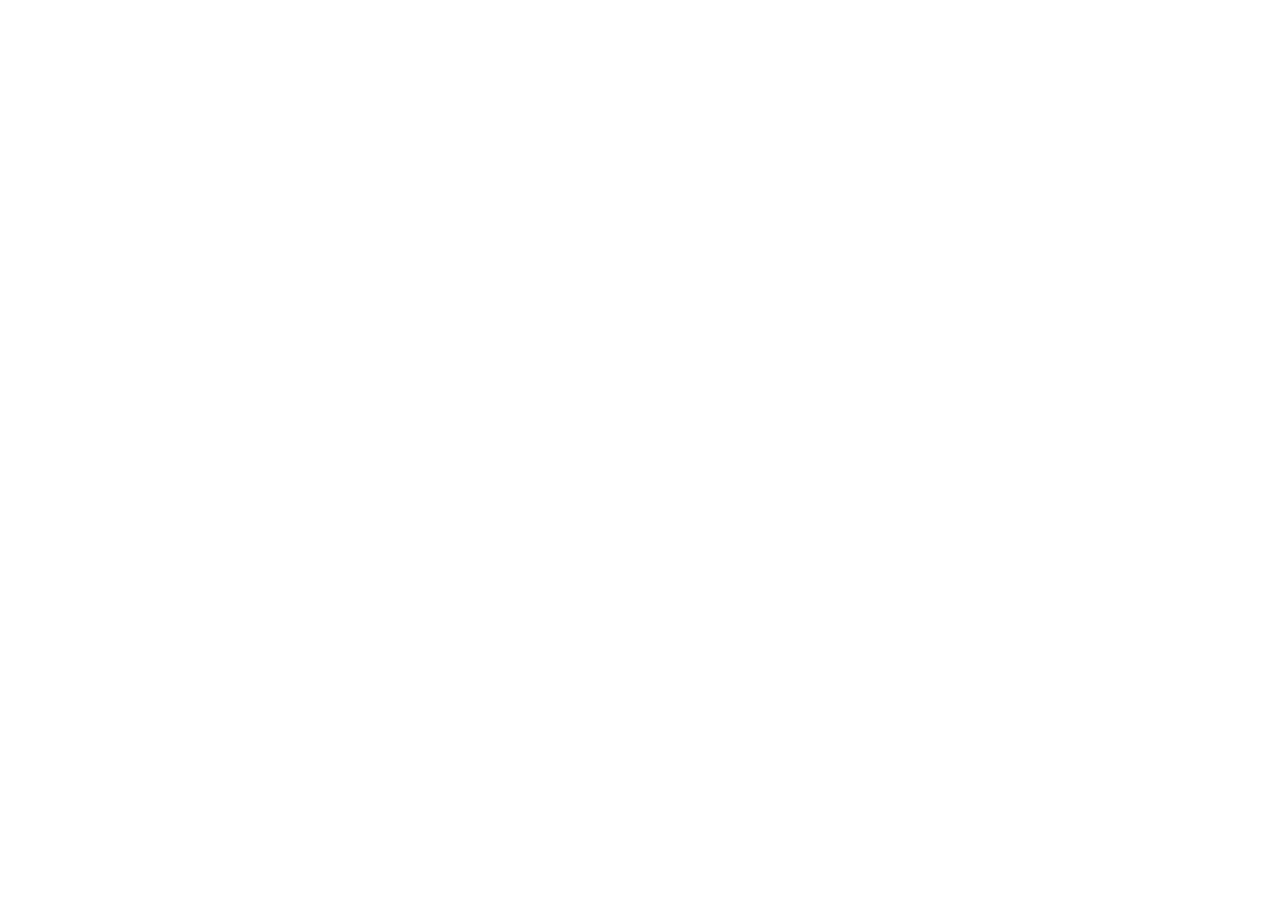
==== index.html @ 343edbd5 "Add files via upload" ====
<!DOCTYPE html>
<html lang="en">
<head>
  <meta charset="utf-8">
  <meta name="viewport" content="width=device-width, initial-scale=1">
  <title>Barshneyo</title>
  <link rel="stylesheet" href="style.css">
</head>
<body>
  <script src="script.js"></script>
</body>
</html>
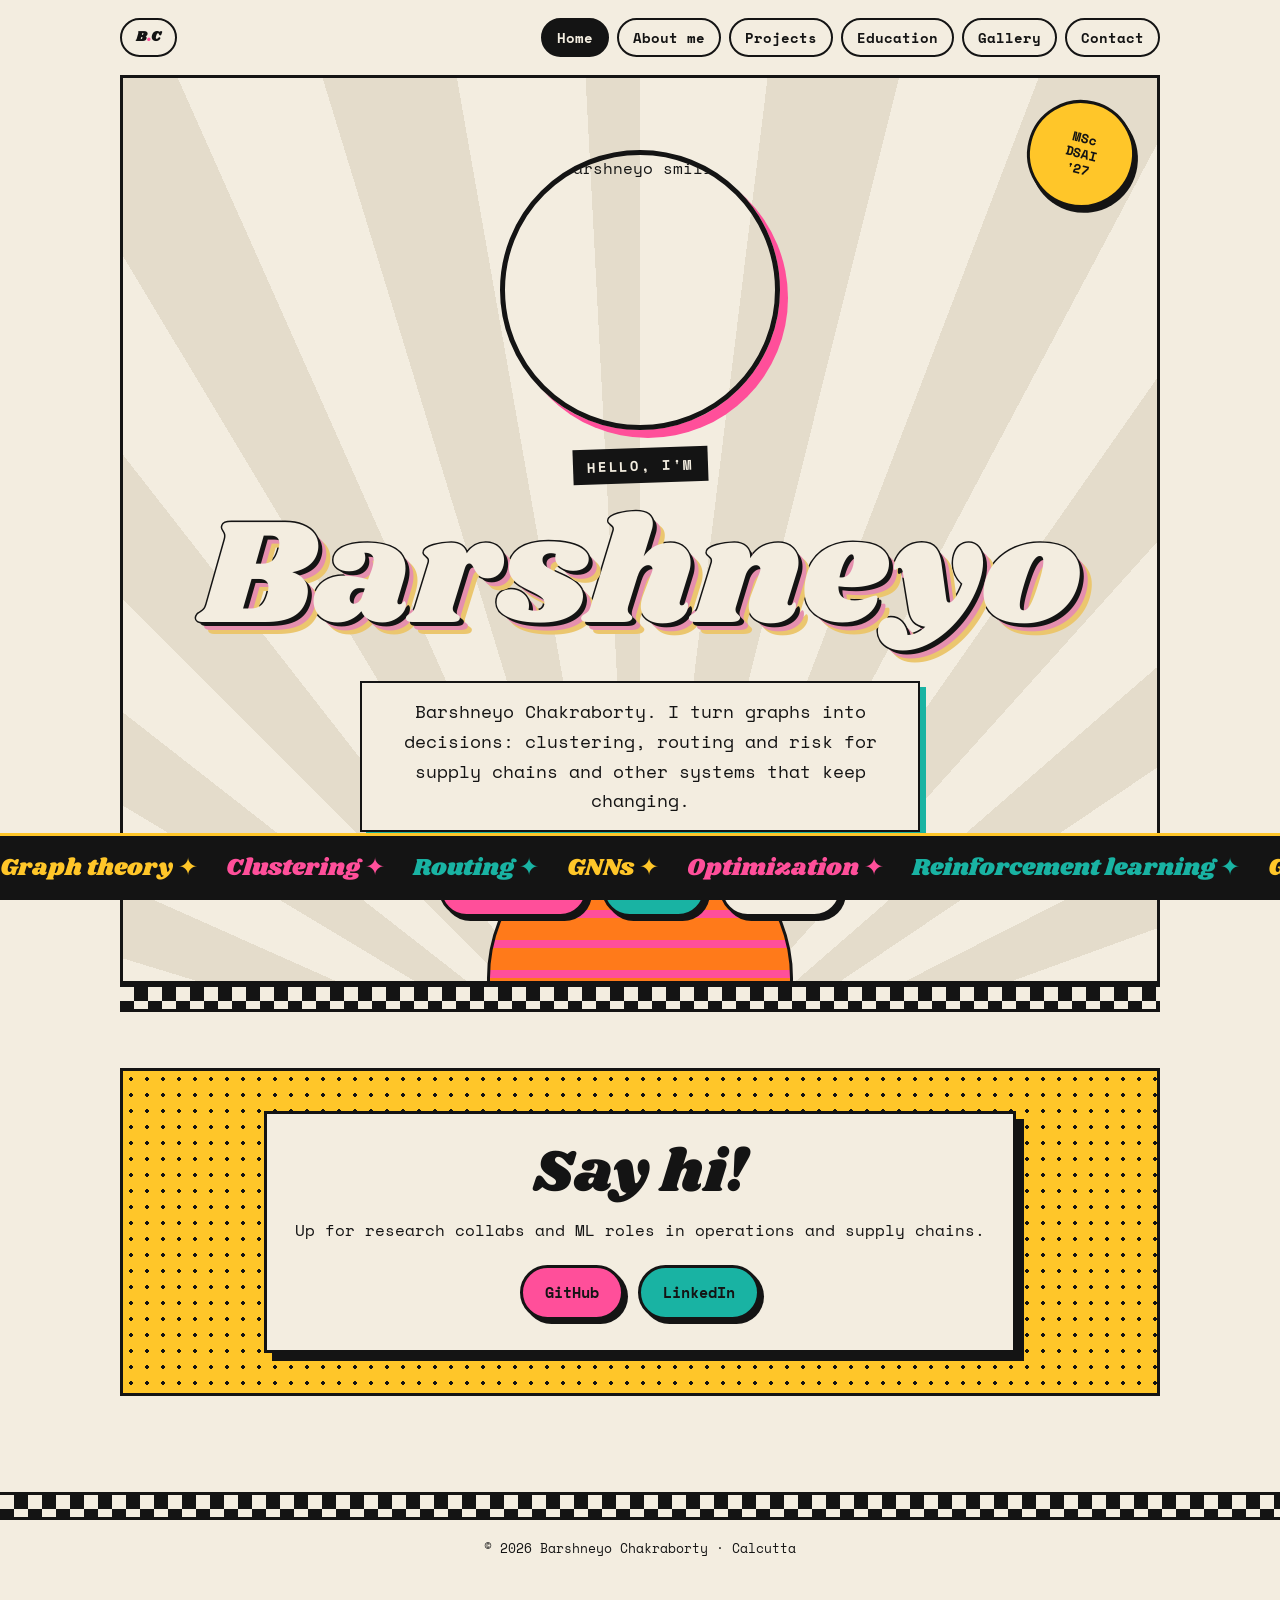
==== commit a782593c: "Add files via upload" ====
--- a/index.html
+++ b/index.html
@@ -4,9 +4,71 @@
   <meta charset="utf-8">
   <meta name="viewport" content="width=device-width, initial-scale=1">
   <title>Barshneyo</title>
+  <meta name="description" content="Barshneyo Chakraborty: MSc Data Science & AI student at RKMVERI, Belur, working on graph-based machine learning for optimization.">
+  <link rel="preconnect" href="https://fonts.googleapis.com">
+  <link rel="preconnect" href="https://fonts.gstatic.com" crossorigin>
+  <link href="https://fonts.googleapis.com/css2?family=Shrikhand&family=Space+Mono:wght@400;700&display=swap" rel="stylesheet">
   <link rel="stylesheet" href="style.css">
 </head>
 <body>
+
+  <div class="wrap">
+    <header class="nav">
+      <a class="logo" href="index.html">B<span>.</span>C</a>
+      <nav aria-label="Main">
+        <ul>
+          <li><a href="index.html" aria-current="page">Home</a></li>
+          <li><a href="about.html">About me</a></li>
+          <li><a href="projects.html">Projects</a></li>
+          <li><a href="education.html">Education</a></li>
+          <li><a href="gallery.html">Gallery</a></li>
+          <li><a href="index.html#contact">Contact</a></li>
+        </ul>
+      </nav>
+    </header>
+  </div>
+
+  <main id="top">
+    <div class="wrap">
+      <div class="hero">
+        <div class="sticker">MSc<br>DSAI<br>'27</div>
+         <img class="badge-photo" src="images/badge.jpg" alt="Barshneyo smiling" width="560" height="560">
+        <p class="hello">Hello, I'm</p>
+        <h1>Barshneyo</h1>
+        <p class="tagline">Barshneyo Chakraborty. I turn graphs into decisions: clustering, routing and risk for supply chains and other systems that keep changing.</p>
+        <div class="btns">
+          <a class="btn pink" href="projects.html">See my work</a>
+          <a class="btn teal" href="https://github.com/barshneyo">GitHub</a>
+          <a class="btn" href="https://linkedin.com/in/barshneyo-chakraborty">LinkedIn</a>
+        </div>
+      </div>
+      <div class="checker" aria-hidden="true"></div>
+
+      <section id="contact">
+        <div class="contact">
+          <div class="inner">
+            <h2>Say hi!</h2>
+            <p>Up for research collabs and ML roles in operations and supply chains.</p>
+            <div class="btns">
+              <a class="btn pink" href="https://github.com/barshneyo">GitHub</a>
+              <a class="btn teal" href="https://linkedin.com/in/barshneyo-chakraborty">LinkedIn</a>
+            </div>
+          </div>
+        </div>
+      </section>
+    </div>
+  </main>
+
+  <div class="checker" aria-hidden="true"></div>
+  <footer>© <span id="year">2026</span> Barshneyo Chakraborty · Calcutta</footer>
+
+  <div class="marquee" aria-hidden="true">
+        <div class="track">
+          <span>Graph theory ✦</span><span>Clustering ✦</span><span>Routing ✦</span><span>GNNs ✦</span><span>Optimization ✦</span><span>Reinforcement learning ✦</span>
+          <span>Graph theory ✦</span><span>Clustering ✦</span><span>Routing ✦</span><span>GNNs ✦</span><span>Optimization ✦</span><span>Reinforcement learning ✦</span>
+        </div>
+      </div>
+
   <script src="script.js"></script>
 </body>
 </html>
--- a/style.css
+++ b/style.css
@@ -0,0 +1,334 @@
+/* Barshneyo — retro-funky
+   Monochrome base (ink on paper, checkerboards, sunburst) + 70s funk accents. */
+
+:root {
+  --ink: #141414;
+  --paper: #f3ede0;
+  --paper-2: #e4dccb;
+  --pink: #ff4f9a;
+  --orange: #ff7a1a;
+  --mustard: #ffc629;
+  --teal: #19b3a3;
+  --display: "Shrikhand", "Cooper Black", Georgia, serif;
+  --body: "Space Mono", ui-monospace, "Courier New", monospace;
+  color-scheme: light;
+}
+
+* { box-sizing: border-box; }
+
+html { scroll-behavior: smooth; }
+
+body {
+  margin: 0;
+  background: var(--paper);
+  color: var(--ink);
+  font-family: var(--body);
+  font-size: 16px;
+  line-height: 1.65;
+}
+
+a { color: inherit; }
+:focus-visible { outline: 3px dashed var(--pink); outline-offset: 4px; }
+
+.wrap { max-width: 1080px; margin: 0 auto; padding: 0 20px; }
+
+/* ---------- Checkerboard strips ---------- */
+.checker {
+  height: 28px;
+  background-color: var(--paper);
+  background-image: conic-gradient(var(--ink) 25%, transparent 0 50%, var(--ink) 0 75%, transparent 0);
+  background-size: 28px 28px;
+  border-top: 3px solid var(--ink);
+  border-bottom: 3px solid var(--ink);
+}
+
+/* ---------- Nav ---------- */
+.nav {
+  display: flex; justify-content: space-between; align-items: center;
+  gap: 16px; flex-wrap: wrap; padding: 18px 0;
+}
+.logo {
+  font-family: var(--display); font-size: 26px; text-decoration: none;
+  color: var(--ink);
+}
+.logo span { color: var(--pink); }
+.nav ul { list-style: none; display: flex; gap: 8px; flex-wrap: wrap; margin: 0; padding: 0; }
+.nav a {
+  display: inline-block; text-decoration: none; font-size: 14px; font-weight: 700;
+  padding: 6px 14px; border: 2px solid var(--ink); border-radius: 999px; background: var(--paper);
+  transition: background .15s, transform .15s;
+}
+.nav a:hover { background: var(--mustard); transform: translateY(-2px); }
+
+/* ---------- Hero ---------- */
+.hero {
+  position: relative; overflow: hidden;
+  border: 3px solid var(--ink);
+  background:
+    repeating-conic-gradient(from 0deg at 50% 115%, var(--paper) 0deg 7deg, var(--paper-2) 7deg 14deg);
+  padding: 72px 24px 64px;
+  text-align: center;
+  margin-bottom: 0;
+}
+.hero::after { /* sun */
+  content: ""; position: absolute; left: 50%; bottom: -150px; transform: translateX(-50%);
+  width: 300px; height: 300px; border-radius: 50%;
+  background: repeating-linear-gradient(var(--orange) 0 22px, var(--pink) 22px 30px);
+  border: 3px solid var(--ink);
+  z-index: 0;
+}
+.hero > * { position: relative; z-index: 1; }
+
+.hello {
+  display: inline-block; font-weight: 700; font-size: 14px; letter-spacing: .12em; text-transform: uppercase;
+  background: var(--ink); color: var(--paper); padding: 6px 14px; margin: 0 0 20px;
+  transform: rotate(-2deg);
+}
+
+h1 {
+  font-family: var(--display); font-weight: 400;
+  font-size: clamp(58px, 13vw, 150px); line-height: 1; margin: 0 0 28px;
+  color: var(--paper);
+  -webkit-text-stroke: 3px var(--ink);
+  paint-order: stroke fill;
+  text-shadow:
+    4px 4px 0 var(--ink),
+    8px 8px 0 #e58fae,
+    12px 12px 0 #ebc66e;
+}
+
+.tagline {
+  max-width: 560px; margin: 0 auto 30px; font-size: 18px;
+  background: var(--paper); border: 2px solid var(--ink); padding: 14px 18px;
+  box-shadow: 6px 6px 0 var(--teal);
+}
+
+.sticker {
+  position: absolute; top: 22px; right: 22px; z-index: 2;
+  width: 108px; height: 108px; border-radius: 50%;
+  display: grid; place-items: center; text-align: center;
+  background: var(--mustard); border: 3px solid var(--ink);
+  font-weight: 700; font-size: 13px; line-height: 1.2;
+  transform: rotate(14deg);
+  box-shadow: 4px 4px 0 var(--ink);
+}
+@media (max-width: 640px) { .sticker { width: 84px; height: 84px; font-size: 11px; top: 10px; right: 10px; } }
+
+.btns { display: flex; justify-content: center; gap: 14px; flex-wrap: wrap; }
+.btn {
+  display: inline-block; text-decoration: none; font-weight: 700; font-size: 15px;
+  padding: 12px 22px; border: 3px solid var(--ink); border-radius: 999px;
+  background: var(--paper); box-shadow: 4px 4px 0 var(--ink);
+  transition: transform .12s, box-shadow .12s;
+}
+.btn:hover { transform: translate(-2px, -2px); box-shadow: 6px 6px 0 var(--ink); }
+.btn:active { transform: translate(2px, 2px); box-shadow: 1px 1px 0 var(--ink); }
+.btn.pink { background: var(--pink); }
+.btn.teal { background: var(--teal); }
+
+/* ---------- Marquee ---------- */
+.marquee {
+  position: fixed; left: 0; right: 0; bottom: 0; z-index: 50;
+  overflow: hidden; background: var(--ink); color: var(--mustard);
+  border-top: 3px solid var(--mustard);
+  white-space: nowrap; padding: 12px 0;
+  font-family: var(--display); font-size: 24px;
+}
+.marquee .track { display: inline-flex; animation: scroll 28s linear infinite; }
+.marquee span { padding-right: 28px; }
+.marquee span:nth-child(3n+2) { color: var(--pink); }
+.marquee span:nth-child(3n) { color: var(--teal); }
+@keyframes scroll { from { transform: translateX(0); } to { transform: translateX(-50%); } }
+
+/* ---------- Sections ---------- */
+section { padding: 72px 0 24px; }
+
+h2 {
+  font-family: var(--display); font-weight: 400;
+  font-size: clamp(38px, 6vw, 60px); line-height: 1.05; margin: 0 0 32px;
+  display: flex; align-items: center; gap: 16px; flex-wrap: wrap;
+}
+h2 .num {
+  font-family: var(--body); font-size: 15px; font-weight: 700;
+  background: var(--ink); color: var(--paper); padding: 4px 10px; border-radius: 999px;
+}
+
+/* About */
+.about {
+  display: grid; grid-template-columns: 1.4fr 1fr; gap: 32px; align-items: start;
+}
+@media (max-width: 800px) { .about { grid-template-columns: 1fr; } }
+.about p { margin: 0 0 16px; max-width: 62ch; }
+.about strong { background: linear-gradient(transparent 55%, var(--mustard) 55%); }
+
+.skills {
+  border: 3px solid var(--ink); background: var(--paper); padding: 20px;
+  box-shadow: 8px 8px 0 var(--pink);
+}
+.skills h3 { margin: 0 0 12px; font-size: 14px; text-transform: uppercase; letter-spacing: .1em; }
+.skills ul { list-style: none; margin: 0; padding: 0; display: flex; flex-wrap: wrap; gap: 8px; }
+.skills li {
+  font-size: 13px; font-weight: 700; padding: 4px 12px;
+  border: 2px solid var(--ink); border-radius: 999px;
+}
+.skills li:nth-child(4n+1) { background: var(--mustard); }
+.skills li:nth-child(4n+2) { background: var(--teal); }
+.skills li:nth-child(4n+3) { background: var(--pink); }
+.skills li:nth-child(4n)   { background: var(--orange); }
+
+/* Hobbies */
+.off-hours {
+  font-family: var(--display); font-weight: 400; font-size: clamp(26px, 4vw, 36px);
+  margin: 56px 0 24px;
+}
+.hobbies {
+  list-style: none; margin: 0; padding: 0;
+  display: grid; grid-template-columns: repeat(2, minmax(0, 1fr)); gap: 22px;
+}
+@media (max-width: 700px) { .hobbies { grid-template-columns: 1fr; } }
+.hobbies li {
+  border: 3px solid var(--ink); padding: 18px 20px 20px;
+  box-shadow: 6px 6px 0 var(--ink);
+  transition: transform .15s;
+}
+.hobbies li:nth-child(odd)  { transform: rotate(-1deg); }
+.hobbies li:nth-child(even) { transform: rotate(1deg); }
+.hobbies li:hover { transform: rotate(0) scale(1.02); }
+.hobbies li.wide { grid-column: 1 / -1; transform: rotate(-0.4deg); }
+.hobbies p { margin: 10px 0 0; font-size: 17px; font-weight: 700; line-height: 1.5; }
+.h-tag {
+  display: inline-block; font-size: 12px; font-weight: 700; text-transform: uppercase; letter-spacing: .1em;
+  background: var(--ink); color: var(--paper); padding: 2px 10px; border-radius: 999px;
+}
+.h-pink    { background: var(--pink); }
+.h-teal    { background: var(--teal); }
+.h-orange  { background: var(--orange); }
+.h-mustard { background: var(--mustard); }
+.h-ink     { background: var(--ink); color: var(--paper); box-shadow: 6px 6px 0 var(--pink) !important; }
+.h-ink .h-tag { background: var(--paper); color: var(--ink); }
+@media (prefers-reduced-motion: reduce) { .hobbies li { transition: none; } }
+
+/* Projects */
+.grid { display: grid; grid-template-columns: repeat(2, minmax(0, 1fr)); gap: 28px; }
+@media (max-width: 760px) { .grid { grid-template-columns: 1fr; } }
+
+.card {
+  --c: var(--pink);
+  border: 3px solid var(--ink); background: var(--paper);
+  box-shadow: 10px 10px 0 var(--c);
+  transition: transform .18s, box-shadow .18s;
+  display: flex; flex-direction: column;
+}
+.card:hover { transform: translate(-3px, -3px) rotate(-0.6deg); box-shadow: 14px 14px 0 var(--c); }
+.card.orange  { --c: var(--orange); }
+.card.mustard { --c: var(--mustard); }
+.card.teal    { --c: var(--teal); }
+
+.card .top {
+  display: flex; justify-content: space-between; align-items: center; gap: 12px;
+  padding: 10px 16px; border-bottom: 3px solid var(--ink); background: var(--c);
+  font-size: 12px; font-weight: 700; text-transform: uppercase; letter-spacing: .08em;
+}
+.card .body { padding: 18px 20px 22px; flex: 1; }
+.card h3 { font-family: var(--display); font-weight: 400; font-size: 30px; line-height: 1.1; margin: 0 0 4px; }
+.card .full { font-size: 13px; margin: 0 0 12px; opacity: .75; }
+.card p { margin: 0; font-size: 15px; }
+.badge {
+  background: var(--ink); color: var(--paper); padding: 2px 10px; border-radius: 999px;
+  white-space: nowrap; font-variant-numeric: tabular-nums;
+}
+.card.big { grid-column: 1 / -1; }
+.card.big h3 { font-size: clamp(30px, 4.5vw, 44px); }
+.steps { display: flex; flex-wrap: wrap; gap: 10px; margin-top: 16px; align-items: center; }
+.steps span { border: 2px solid var(--ink); padding: 4px 12px; font-weight: 700; font-size: 14px; background: var(--paper-2); }
+.steps i { font-style: normal; font-weight: 700; }
+
+/* Education — ticket stubs */
+.tickets { display: grid; gap: 18px; max-width: 760px; }
+.ticket {
+  display: grid; grid-template-columns: 140px 1fr; border: 3px solid var(--ink); background: var(--paper);
+}
+@media (max-width: 520px) { .ticket { grid-template-columns: 1fr; } }
+.ticket .when {
+  background: var(--ink); color: var(--paper); padding: 16px; font-weight: 700;
+  display: flex; align-items: center; justify-content: center; text-align: center;
+  border-right: 3px dashed var(--paper);
+}
+.ticket:nth-child(1) .when { color: var(--mustard); }
+.ticket:nth-child(2) .when { color: var(--pink); }
+.ticket:nth-child(3) .when { color: var(--teal); }
+.ticket .what { padding: 14px 18px; }
+.ticket h3 { margin: 0; font-size: 17px; }
+.ticket p { margin: 2px 0 0; font-size: 14px; opacity: .8; }
+
+/* Contact */
+.contact {
+  border: 3px solid var(--ink); padding: 40px 24px; text-align: center;
+  background:
+    radial-gradient(var(--ink) 1.6px, transparent 1.8px) 0 0 / 16px 16px,
+    var(--mustard);
+  margin-bottom: 72px;
+}
+.contact .inner {
+  display: inline-block; background: var(--paper); border: 3px solid var(--ink);
+  padding: 28px 28px 30px; box-shadow: 8px 8px 0 var(--ink); max-width: 100%;
+}
+.contact h2 { justify-content: center; margin-bottom: 12px; }
+.contact p { margin: 0 0 22px; }
+
+footer { padding: 18px 0 26px; text-align: center; font-size: 13px; }
+
+@media (prefers-reduced-motion: reduce) {
+  html { scroll-behavior: auto; }
+  .marquee .track { animation-duration: 60s; }
+  .card, .btn, .nav a { transition: none; }
+}
+
+/* ---------- Multi-page ---------- */
+.nav a[aria-current="page"] { background: var(--ink); color: var(--paper); }
+.nav a[aria-current="page"]:hover { background: var(--pink); color: var(--ink); }
+.subpage section { padding-top: 32px; min-height: 60vh; }
+#contact { padding-top: 56px; }
+
+/* ---------- Photos ---------- */
+.badge-photo {
+  display: block; margin: 0 auto 18px;
+  width: 280px; height: 280px; border-radius: 50%; object-fit: cover;
+  border: 5px solid var(--ink); box-shadow: 8px 8px 0 var(--pink);
+}
+.about-side { display: grid; gap: 32px; }
+.portrait { margin: 0; justify-self: center; transform: rotate(2deg); max-width: 360px; }
+.portrait img {
+  display: block; width: 100%; height: auto;
+  border: 4px solid var(--ink); box-shadow: 10px 10px 0 var(--orange);
+}
+.booth { display: flex; flex-wrap: wrap; gap: 28px; align-items: flex-start; }
+.polaroid {
+  margin: 0; background: #fffdf7; border: 3px solid var(--ink);
+  padding: 12px 12px 0; box-shadow: 6px 6px 0 var(--ink);
+  transition: transform .15s;
+}
+.polaroid img { display: block; height: 260px; width: auto; max-width: 100%; object-fit: cover; border: 2px solid var(--ink); }
+.polaroid figcaption { font-family: var(--display); font-size: 22px; text-align: center; padding: 8px 0 10px; }
+.polaroid.p1 { transform: rotate(-2.5deg); }
+.polaroid.p2 { transform: rotate(1.5deg); }
+.polaroid.p3 { transform: rotate(-1deg); }
+.polaroid:hover { transform: rotate(0) scale(1.03); }
+@media (max-width: 600px) {
+  .polaroid { width: 100%; }
+  .polaroid img { height: auto; width: 100%; }
+}
+@media (prefers-reduced-motion: reduce) { .polaroid { transition: none; } }
+
+/* Ticker is pinned to the bottom of the screen; keep content clear of it */
+body:has(.marquee:not(.in-flow)) { padding-bottom: 64px; }
+@media (max-width: 600px) { .badge-photo { width: 210px; height: 210px; } .marquee { font-size: 19px; padding: 9px 0; } }
+
+/* Gallery page: bigger polaroids */
+#gallery .booth { gap: 36px; justify-content: center; }
+#gallery .polaroid img { height: 340px; }
+@media (max-width: 1150px) { #gallery .polaroid img { height: 280px; } }
+@media (max-width: 600px) { #gallery .polaroid img { height: auto; } }
+
+/* On inner pages the ticker sits at the end of the page instead of floating over photos */
+.marquee.in-flow { position: static; border-top: 3px solid var(--ink); }
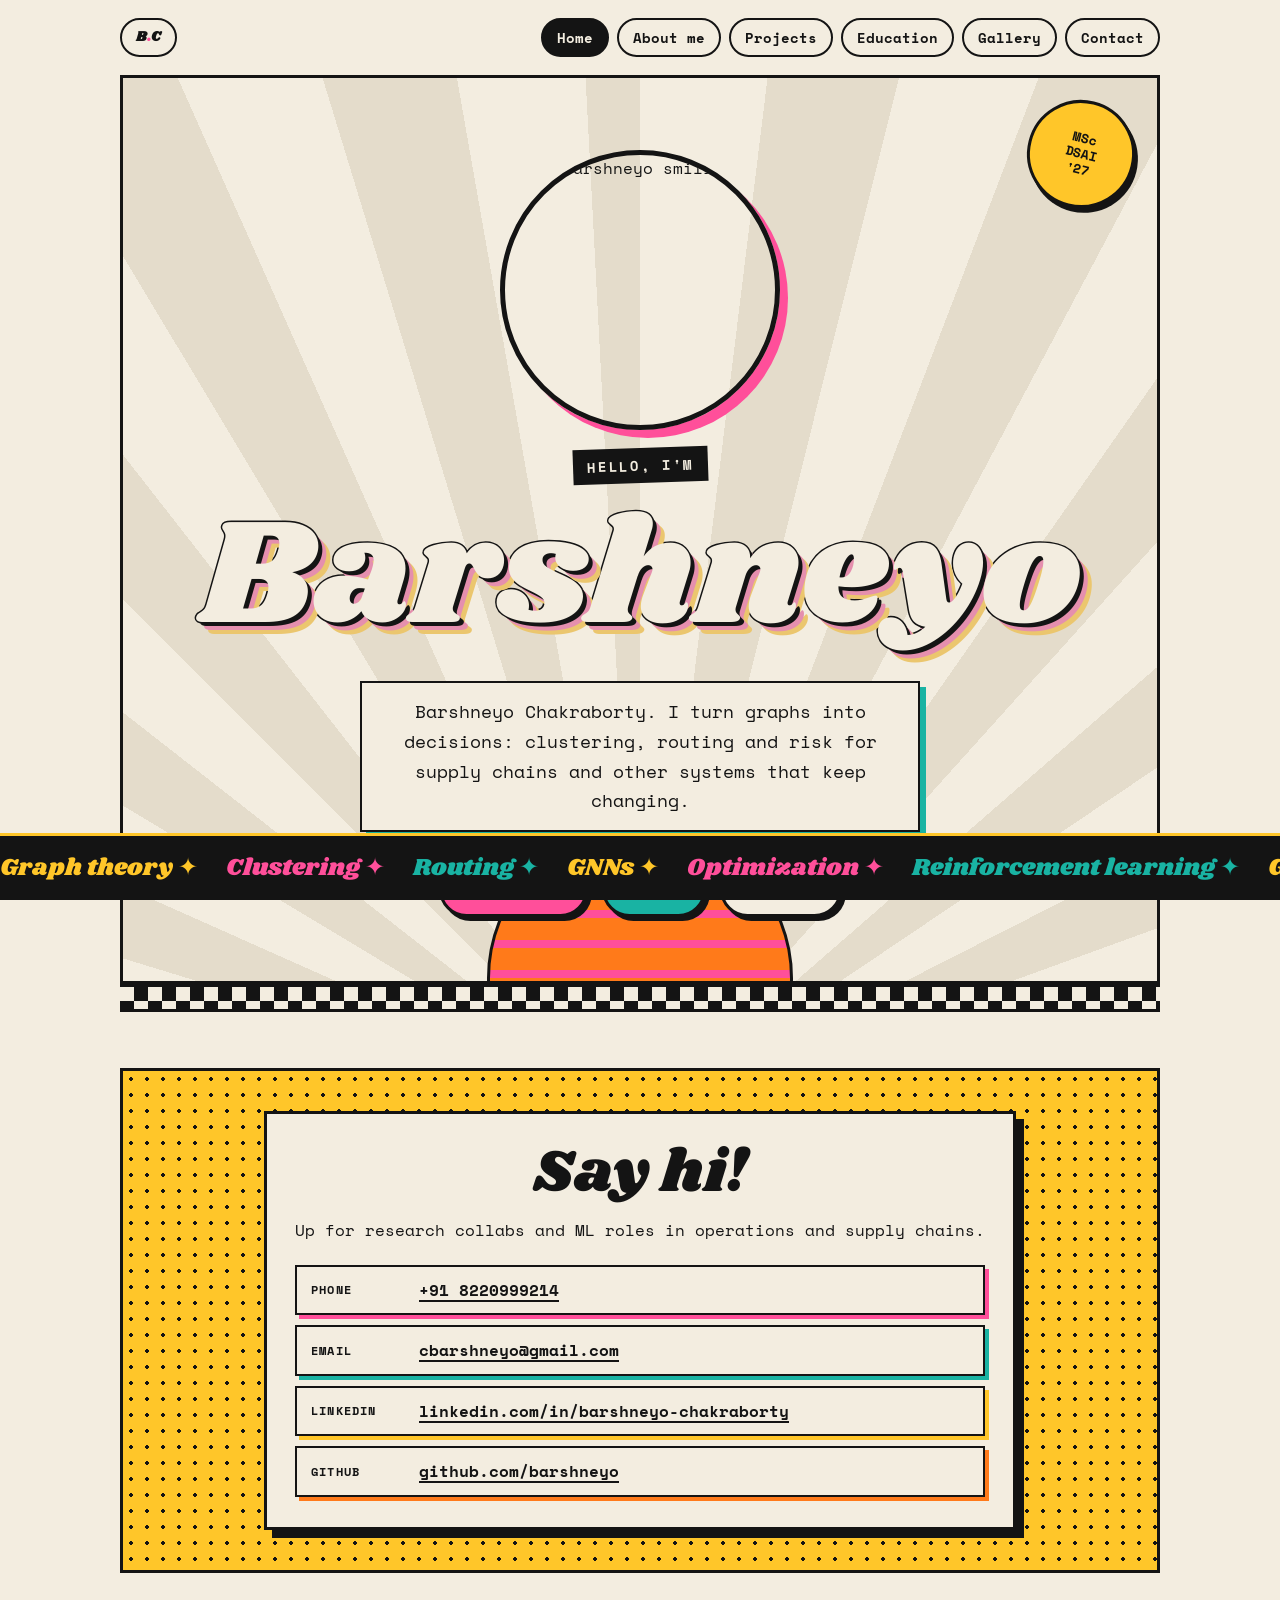
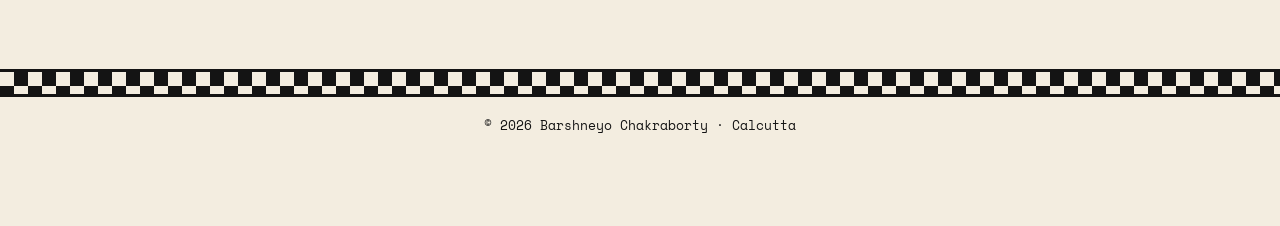
==== commit 236ff58d: "Add files via upload" ====
--- a/index.html
+++ b/index.html
@@ -49,10 +49,12 @@
           <div class="inner">
             <h2>Say hi!</h2>
             <p>Up for research collabs and ML roles in operations and supply chains.</p>
-            <div class="btns">
-              <a class="btn pink" href="https://github.com/barshneyo">GitHub</a>
-              <a class="btn teal" href="https://linkedin.com/in/barshneyo-chakraborty">LinkedIn</a>
-            </div>
+            <ul class="contact-list">
+              <li><span class="c-lbl">Phone</span><a href="tel:+918220999214">+91 8220999214</a></li>
+              <li><span class="c-lbl">Email</span><a href="mailto:cbarshneyo@gmail.com">cbarshneyo@gmail.com</a></li>
+              <li><span class="c-lbl">LinkedIn</span><a href="https://linkedin.com/in/barshneyo-chakraborty">linkedin.com/in/barshneyo-chakraborty</a></li>
+              <li><span class="c-lbl">GitHub</span><a href="https://github.com/barshneyo">github.com/barshneyo</a></li>
+            </ul>
           </div>
         </div>
       </section>
--- a/style.css
+++ b/style.css
@@ -332,3 +332,18 @@
 
 /* On inner pages the ticker sits at the end of the page instead of floating over photos */
 .marquee.in-flow { position: static; border-top: 3px solid var(--ink); }
+
+/* Contact details */
+.contact-list { list-style: none; margin: 0; padding: 0; display: grid; gap: 10px; text-align: left; }
+.contact-list li {
+  display: grid; grid-template-columns: 96px 1fr; gap: 12px; align-items: center;
+  border: 2px solid var(--ink); padding: 10px 14px; background: var(--paper);
+}
+.contact-list li:nth-child(1) { box-shadow: 4px 4px 0 var(--pink); }
+.contact-list li:nth-child(2) { box-shadow: 4px 4px 0 var(--teal); }
+.contact-list li:nth-child(3) { box-shadow: 4px 4px 0 var(--mustard); }
+.contact-list li:nth-child(4) { box-shadow: 4px 4px 0 var(--orange); }
+.c-lbl { font-size: 12px; font-weight: 700; text-transform: uppercase; letter-spacing: .1em; }
+.contact-list a { font-weight: 700; overflow-wrap: anywhere; text-decoration-thickness: 2px; text-underline-offset: 4px; }
+.contact-list a:hover { color: var(--pink); }
+@media (max-width: 480px) { .contact-list li { grid-template-columns: 1fr; gap: 2px; } }
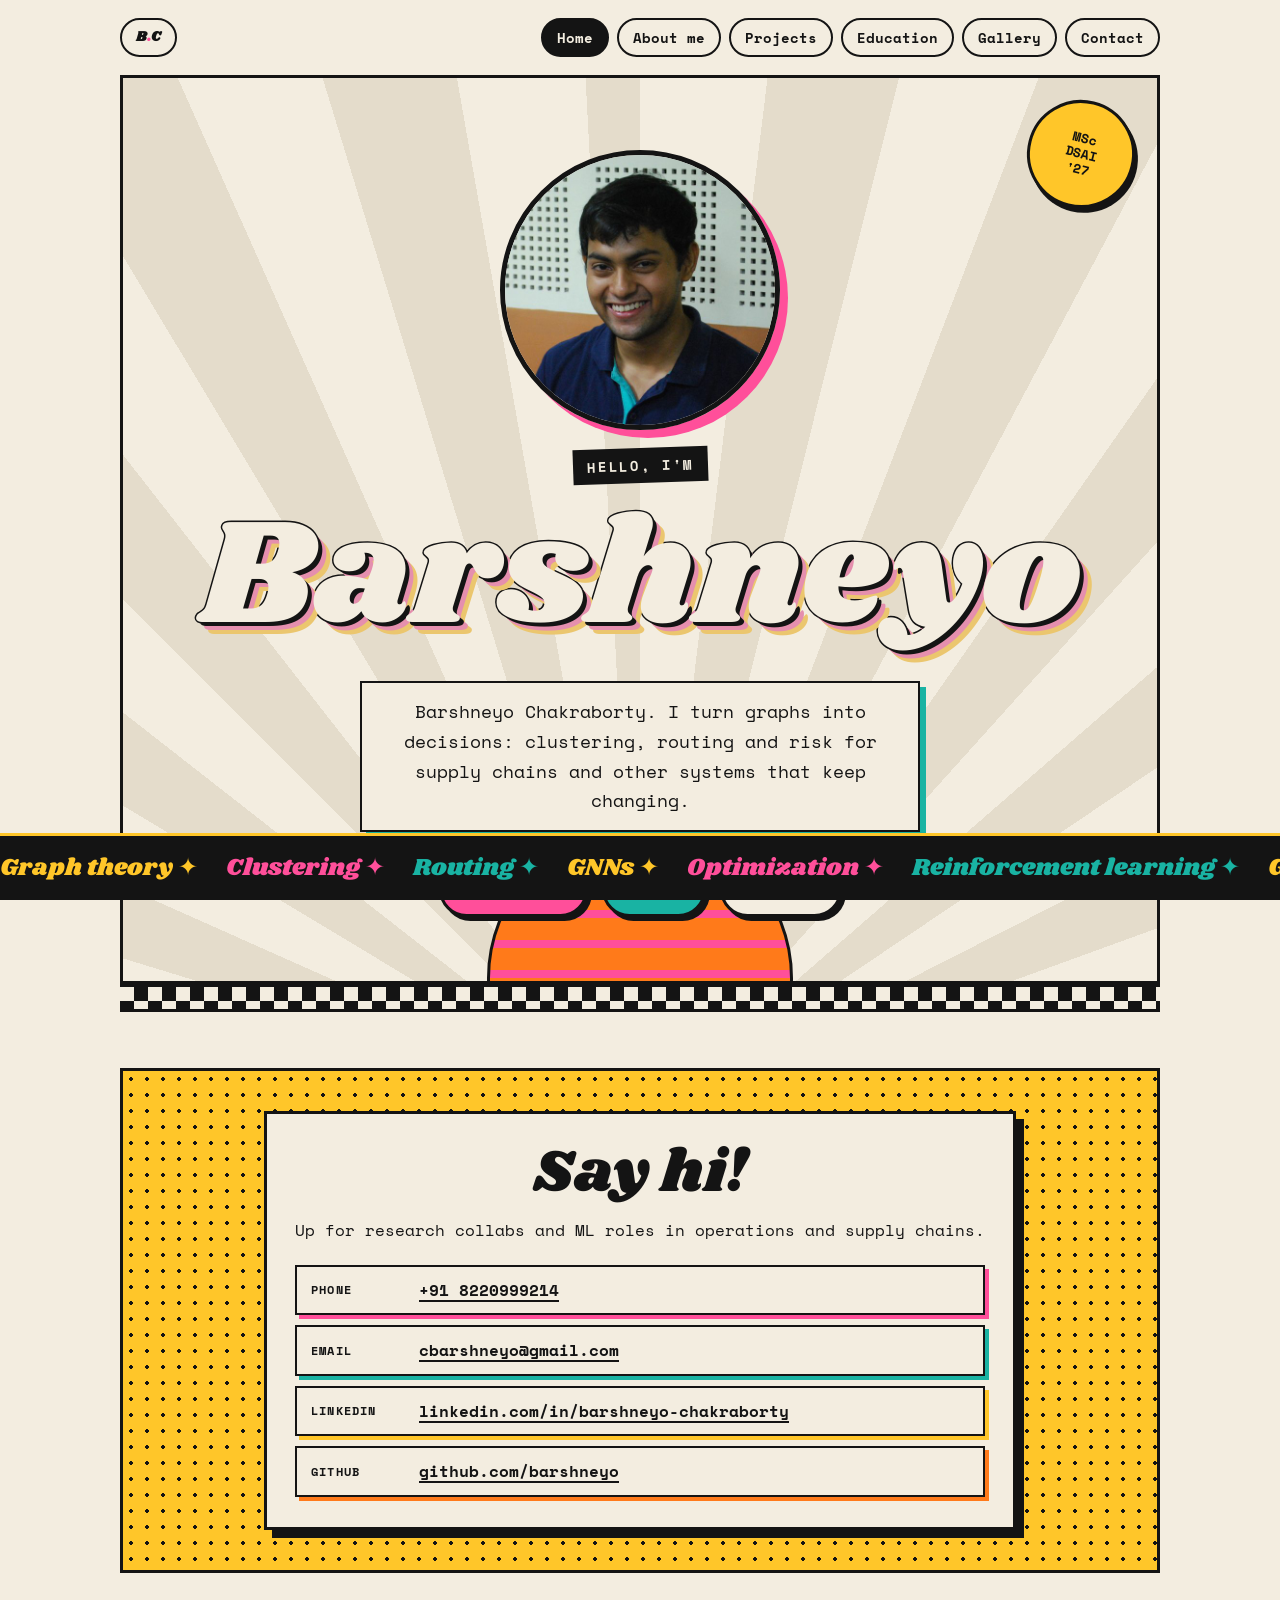
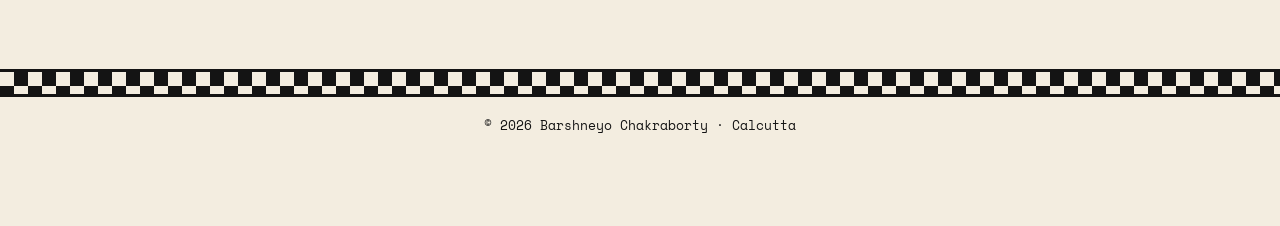
==== commit 6d0c5551: "Add files via upload" ====
--- a/index.html
+++ b/index.html
@@ -32,7 +32,7 @@
     <div class="wrap">
       <div class="hero">
         <div class="sticker">MSc<br>DSAI<br>'27</div>
-         <img class="badge-photo" src="images/badge.jpg" alt="Barshneyo smiling" width="560" height="560">
+         <img class="badge-photo" src="badge.jpg" alt="Barshneyo smiling" width="560" height="560">
         <p class="hello">Hello, I'm</p>
         <h1>Barshneyo</h1>
         <p class="tagline">Barshneyo Chakraborty. I turn graphs into decisions: clustering, routing and risk for supply chains and other systems that keep changing.</p>
